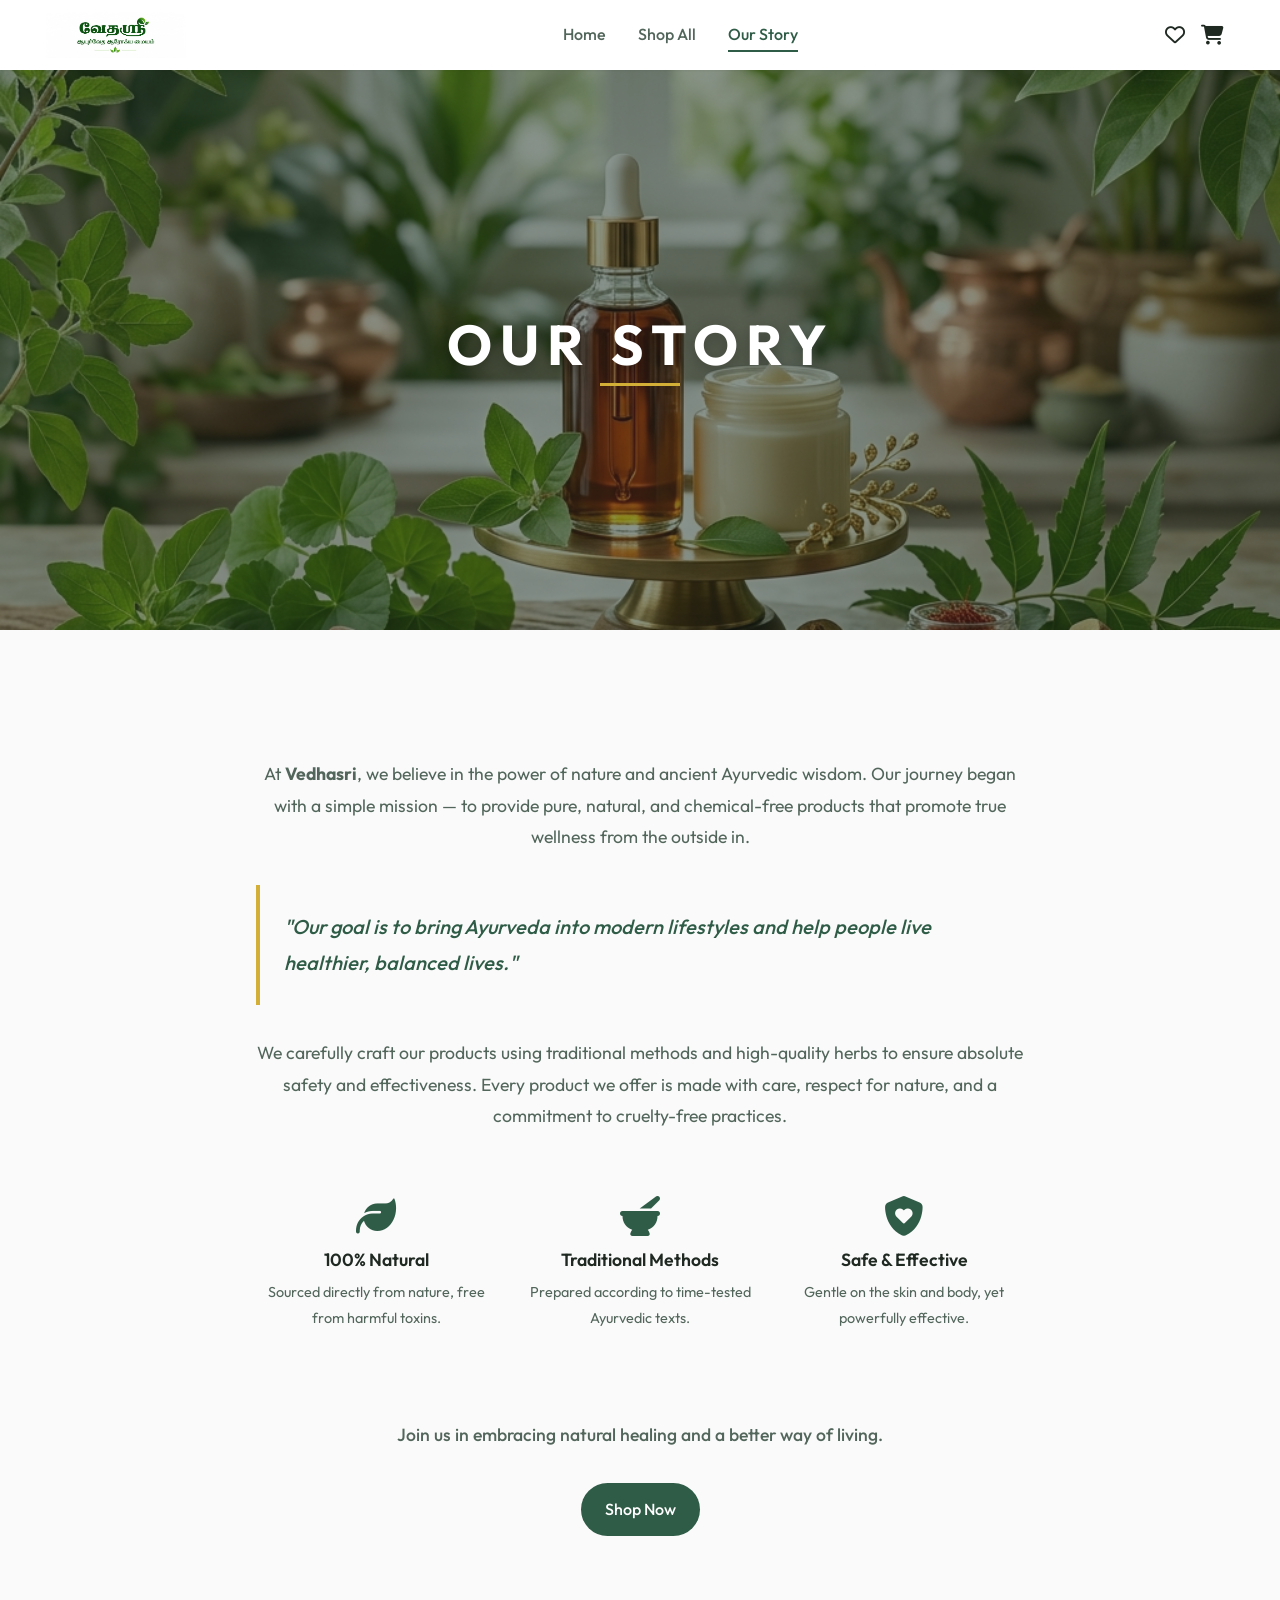
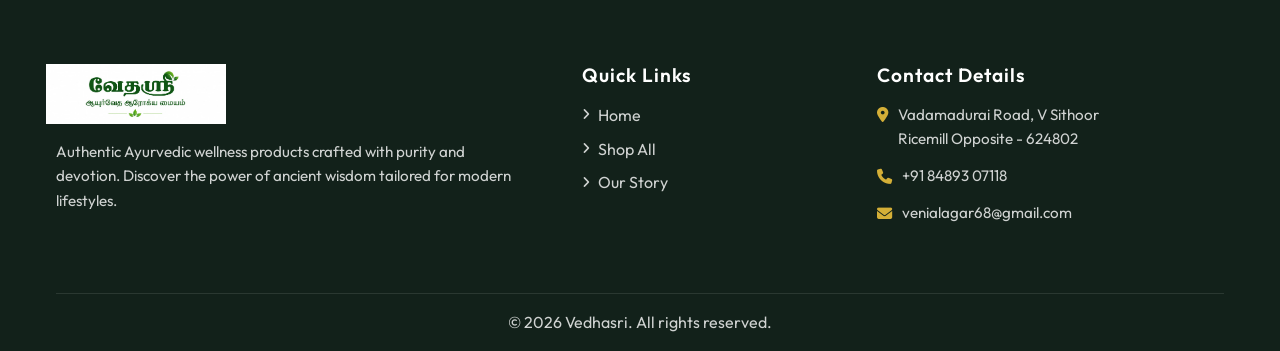
==== about.html @ c095becc "Initial commit - Vedhasri website" ====
<!DOCTYPE html>
<html lang="en">

<head>
    <meta charset="UTF-8">
    <meta name="viewport" content="width=device-width, initial-scale=1.0">
    <title>Our Story | Vedhasri Ayurveda</title>
    <link href="https://fonts.googleapis.com/css2?family=Outfit:wght@300;400;500;600;700&display=swap" rel="stylesheet">
    <link rel="stylesheet" href="https://cdnjs.cloudflare.com/ajax/libs/font-awesome/6.4.0/css/all.min.css">
    <link rel="stylesheet" href="styles.css">
    <style>
        .story-content {
            max-width: 800px;
            margin: 0 auto;
            padding: 0 var(--spacing-md);
            text-align: center;
            line-height: 1.8;
            font-size: 1.1rem;
            color: var(--text-light);
        }

        .story-content p {
            margin-bottom: var(--spacing-lg);
        }

        .story-features {
            display: grid;
            grid-template-columns: repeat(3, 1fr);
            gap: var(--spacing-lg);
            margin: var(--spacing-xxl) 0;
            text-align: center;
        }

        .feature-icon {
            font-size: 2.5rem;
            color: var(--primary-color);
            margin-bottom: var(--spacing-sm);
        }

        .feature-title {
            font-weight: 600;
            color: var(--text-dark);
            margin-bottom: var(--spacing-xs);
        }

        .mission-statement {
            font-size: 1.25rem;
            font-weight: 500;
            color: var(--primary-color);
            font-style: italic;
            margin: var(--spacing-xl) 0;
            padding: var(--spacing-lg);
            border-left: 4px solid var(--secondary-color);
            background-color: var(--background-color);
            text-align: left;
        }

        @media (max-width: 768px) {
            .story-features {
                grid-template-columns: 1fr;
                gap: var(--spacing-md);
            }
        }
    </style>
</head>

<body>

    <!-- Header -->
    <header class="header">
        <div class="container flex justify-between items-center">
            <a href="index.html" class="brand"><img src="assets/images/logo.jpeg" alt="Vedhasri" class="brand-logo"></a>

            <nav class="nav-links">
                <a href="index.html">Home</a>
                <a href="products.html">Shop All</a>
                <a href="about.html" class="active">Our Story</a>
            </nav>

            <div class="header-icons">
                <a href="wishlist.html" class="icon-btn" title="Wishlist">
                    <i class="fa-regular fa-heart"></i>
                    <span class="badge" id="wishlist-count" style="display: none;">0</span>
                </a>
                <a href="cart.html" class="icon-btn" title="Cart">
                    <i class="fa-solid fa-cart-shopping"></i>
                    <span class="badge" id="cart-count">0</span>
                </a>
                <button class="mobile-menu-btn"><i class="fa-solid fa-bars"></i></button>
            </div>
        </div>
    </header>

    <!-- Hero Banner -->
    <section class="hero story-hero-section"
        style="background-image: url('assets/images/hero.png'); margin-bottom: var(--spacing-xxl);">
        <div class="container">
            <div class="story-hero-content">
                <h1 class="story-title">OUR STORY</h1>
                <div class="story-divider"></div>
            </div>
        </div>
    </section>

    <!-- Main Content -->
    <section class="section">
        <div class="container story-content animate-fade-in" style="animation-delay: 0.1s;">

            <p>At <strong>Vedhasri</strong>, we believe in the power of nature and ancient Ayurvedic wisdom. Our journey
                began with a simple mission — to provide pure, natural, and chemical-free products that promote true
                wellness from the outside in.</p>

            <div class="mission-statement">
                "Our goal is to bring Ayurveda into modern lifestyles and help people live healthier, balanced lives."
            </div>

            <p>We carefully craft our products using traditional methods and high-quality herbs to ensure absolute
                safety and effectiveness. Every product we offer is made with care, respect for nature, and a commitment
                to cruelty-free practices.</p>

            <div class="story-features">
                <div>
                    <i class="fa-solid fa-leaf feature-icon"></i>
                    <div class="feature-title">100% Natural</div>
                    <p style="font-size: 0.9rem;">Sourced directly from nature, free from harmful toxins.</p>
                </div>
                <div>
                    <i class="fa-solid fa-mortar-pestle feature-icon"></i>
                    <div class="feature-title">Traditional Methods</div>
                    <p style="font-size: 0.9rem;">Prepared according to time-tested Ayurvedic texts.</p>
                </div>
                <div>
                    <i class="fa-solid fa-shield-heart feature-icon"></i>
                    <div class="feature-title">Safe & Effective</div>
                    <p style="font-size: 0.9rem;">Gentle on the skin and body, yet powerfully effective.</p>
                </div>
            </div>

            <p style="margin-top: var(--spacing-xl); font-weight: 500;">Join us in embracing natural healing and a
                better way of living.</p>

            <div style="margin-top: var(--spacing-xl);">
                <a href="products.html" class="btn btn-primary">Shop Now</a>
            </div>

        </div>
    </section>

    <!-- Footer -->
    <footer class="footer">
        <div class="container">
            <div class="footer-grid">
                <div>
                    <img src="assets/images/logo.jpeg" alt="Vedhasri" class="footer-brand-logo">
                    <p style="font-size: 0.95rem; margin-bottom: var(--spacing-md); line-height: 1.6;">Authentic Ayurvedic wellness products crafted with purity and devotion. Discover the power of ancient wisdom tailored for modern lifestyles.</p>
                </div>
                <div>
                    <h4 style="font-size: 1.2rem; letter-spacing: 1px;">Quick Links</h4>
                    <ul class="footer-links" style="list-style: none; padding: 0;">
                        <li><a href="index.html" style="text-decoration: none; color: inherit; display: flex; align-items: center; gap: 8px;"><i class="fa-solid fa-angle-right" style="font-size: 0.8rem;"></i> Home</a></li>
                        <li><a href="products.html" style="text-decoration: none; color: inherit; display: flex; align-items: center; gap: 8px;"><i class="fa-solid fa-angle-right" style="font-size: 0.8rem;"></i> Shop All</a></li>
                        <li><a href="about.html" style="text-decoration: none; color: inherit; display: flex; align-items: center; gap: 8px;"><i class="fa-solid fa-angle-right" style="font-size: 0.8rem;"></i> Our Story</a></li>
                    </ul>
                </div>
                <div>
                    <h4 style="font-size: 1.2rem; letter-spacing: 1px;">Contact Details</h4>
                    <p style="font-size: 0.95rem; margin-bottom: 0.8rem; display: flex; align-items: flex-start; gap: 10px;">
                        <i class="fa-solid fa-location-dot" style="margin-top: 4px; color: var(--secondary-color);"></i>
                        <span>Vadamadurai Road, V Sithoor<br>Ricemill Opposite - 624802</span>
                    </p>
                    <p style="font-size: 0.95rem; margin-bottom: 0.8rem; display: flex; align-items: center; gap: 10px;">
                        <i class="fa-solid fa-phone" style="color: var(--secondary-color);"></i>
                        <span>+91 84893 07118</span>
                    </p>
                    <p style="font-size: 0.95rem; display: flex; align-items: center; gap: 10px;">
                        <i class="fa-solid fa-envelope" style="color: var(--secondary-color);"></i>
                        <span>venialagar68@gmail.com</span>
                    </p>
                </div>
            </div>
            <div class="footer-bottom">
                <p>&copy; 2026 Vedhasri. All rights reserved.</p>
            </div>
        </div>
    </footer>

    <!-- Scripts -->
    <script src="data.js"></script>
    <script src="app.js"></script>
</body>

</html>
---- styles.css ----
:root {
  /* Color Palette */
  --primary-color: #2F5C47;
  /* Calm Green */
  --primary-light: #4A8C6F;
  --secondary-color: #D4AF37;
  /* Gold / Earthy Tone */
  --background-color: #FAFAFA;
  --surface-color: #FFFFFF;
  --text-dark: #1F2922;
  --text-light: #52665B;
  --border-color: #E2E8F0;

  /* Typography */
  --font-family: 'Outfit', sans-serif;

  /* Spacing */
  --spacing-xs: 0.25rem;
  --spacing-sm: 0.5rem;
  --spacing-md: 1rem;
  --spacing-lg: 1.5rem;
  --spacing-xl: 2rem;
  --spacing-xxl: 4rem;

  /* Radii */
  --radius-sm: 4px;
  --radius-md: 8px;
  --radius-lg: 16px;
  --radius-full: 9999px;

  /* Shadows */
  --shadow-sm: 0 1px 2px 0 rgba(0, 0, 0, 0.05);
  --shadow-md: 0 4px 6px -1px rgba(0, 0, 0, 0.1), 0 2px 4px -1px rgba(0, 0, 0, 0.06);
  --shadow-lg: 0 10px 15px -3px rgba(0, 0, 0, 0.1), 0 4px 6px -2px rgba(0, 0, 0, 0.05);
}

* {
  margin: 0;
  padding: 0;
  box-sizing: border-box;
}

body {
  font-family: var(--font-family);
  background-color: var(--background-color);
  color: var(--text-dark);
  line-height: 1.6;
  padding-top: 70px;
  overflow-x: hidden;
}

a {
  text-decoration: none;
  color: inherit;
}

ul {
  list-style: none;
}

img {
  max-width: 100%;
  height: auto;
  display: block;
}

/* Typography Classes */
h1,
h2,
h3,
h4 {
  font-weight: 600;
  line-height: 1.2;
}

h1 {
  font-size: 2.5rem;
}

h2 {
  font-size: 2rem;
}

h3 {
  font-size: 1.5rem;
}

/* Layout Utilities */
.container {
  width: 100%;
  max-width: 1200px;
  margin: 0 auto;
  padding: 0 var(--spacing-md);
}

.flex {
  display: flex;
}

.flex-col {
  flex-direction: column;
}

.items-center {
  align-items: center;
}

.justify-between {
  justify-content: space-between;
}

.justify-center {
  justify-content: center;
}

.gap-sm {
  gap: var(--spacing-sm);
}

.gap-md {
  gap: var(--spacing-md);
}

.gap-lg {
  gap: var(--spacing-lg);
}

.grid {
  display: grid;
}

.grid-cols-2 {
  grid-template-columns: repeat(2, 1fr);
}

.grid-cols-3 {
  grid-template-columns: repeat(3, 1fr);
}

.grid-cols-4 {
  grid-template-columns: repeat(4, 1fr);
}

/* Buttons */
.btn {
  display: inline-flex;
  align-items: center;
  justify-content: center;
  padding: 0.75rem 1.5rem;
  border-radius: var(--radius-full);
  font-weight: 500;
  cursor: pointer;
  transition: all 0.3s ease;
  border: none;
  font-family: var(--font-family);
  font-size: 1rem;
}

.btn-primary {
  background-color: var(--primary-color);
  color: white;
}

.btn-primary:hover {
  background-color: var(--primary-light);
  transform: translateY(-2px);
  box-shadow: var(--shadow-md);
}

.btn-outline {
  background-color: white;
  color: var(--primary-color);
  border: 1px solid var(--primary-color);
}

.btn-outline:hover {
  background-color: var(--primary-color);
  color: white;
}

/* Header & Nav */
.header {
  background-color: var(--surface-color);
  box-shadow: var(--shadow-sm);
  position: fixed;
  top: 0;
  left: 0;
  width: 100%;
  z-index: 50;
  padding: 0;
  height: 70px;
}

.header .container {
  height: 100%;
}

.brand {
  font-size: 1.5rem;
  font-weight: 700;
  color: var(--primary-color);
  letter-spacing: 1px;
}

.nav-links {
  display: flex;
  gap: var(--spacing-xl);
}

.nav-links a {
  font-weight: 500;
  color: var(--text-light);
  transition: color 0.3s ease;
  position: relative;
}

.nav-links a:hover,
.nav-links a.active {
  color: var(--primary-color);
}

.nav-links a::after {
  content: '';
  position: absolute;
  width: 0;
  height: 2px;
  background-color: var(--primary-color);
  bottom: -4px;
  left: 0;
  transition: width 0.3s ease;
}

.nav-links a:hover::after,
.nav-links a.active::after {
  width: 100%;
}

.header-icons {
  display: flex;
  gap: var(--spacing-md);
  align-items: center;
}

.icon-btn {
  background: none;
  border: none;
  font-size: 1.25rem;
  color: var(--text-dark);
  cursor: pointer;
  position: relative;
  transition: color 0.3s ease;
}

.icon-btn:hover {
  color: var(--primary-color);
}

.badge {
  position: absolute;
  top: -8px;
  right: -8px;
  background-color: var(--primary-color);
  color: white;
  font-size: 0.75rem;
  width: 18px;
  height: 18px;
  display: flex;
  align-items: center;
  justify-content: center;
  border-radius: 50%;
  font-weight: bold;
}

/* Mobile Menu Toggle */
.mobile-menu-btn {
  display: none;
  background: none;
  border: none;
  font-size: 1.5rem;
  cursor: pointer;
  color: var(--text-dark);
}

.hero {
  position: relative;
  width: 100%;
  aspect-ratio: 16 / 7; /* Adjusts height dynamically to match standard hero image ratio perfectly */
  min-height: 400px;
  display: flex;
  align-items: center;
  background-size: cover; /* Fills the container evenly without side gaps */
  background-position: center; /* Centers perfectly */
  background-repeat: no-repeat;
  color: white;
}

.hero::before {
  content: '';
  position: absolute;
  top: 0;
  left: 0;
  right: 0;
  bottom: 0;
  background: linear-gradient(to right, rgba(20, 40, 30, 0.8), rgba(20, 40, 30, 0.2));
  z-index: 1;
}

.hero-content {
  position: relative;
  z-index: 2;
  max-width: 600px;
}

.hero h1 {
  font-size: 3.5rem;
  margin-bottom: var(--spacing-sm);
  line-height: 1.1;
}

.hero p {
  font-size: 1.25rem;
  margin-bottom: var(--spacing-xl);
  opacity: 0.9;
}

/* Our Story Hero Enhancements */
.story-hero-section::before {
  background: rgba(20, 40, 30, 0.5); /* Replaces left-gradient with elegant full overlay */
}

.story-hero-content {
  position: relative;
  z-index: 2;
  display: flex;
  flex-direction: column;
  align-items: center;
  justify-content: center;
  text-align: center;
  margin: 0 auto;
}

.story-title {
  font-size: 4rem;
  font-weight: 700;
  letter-spacing: 8px; /* Elegant typography spacing */
  text-transform: uppercase;
  margin-bottom: var(--spacing-md);
  text-shadow: 0 4px 15px rgba(0, 0, 0, 0.3); /* Premium subtle shadow */
  animation: slideUpFade 1s ease-out forwards;
}

.story-divider {
  height: 3px;
  background-color: var(--secondary-color);
  animation: expandWidth 0.8s ease-out 0.4s forwards;
  width: 0;
}

@keyframes slideUpFade {
  from {
    opacity: 0;
    transform: translateY(30px);
  }
  to {
    opacity: 1;
    transform: translateY(0);
  }
}

@keyframes expandWidth {
  from { width: 0; }
  to { width: 80px; }
}

/* Sections */
.section {
  padding: var(--spacing-xxl) 0;
}

.section-title {
  text-align: center;
  margin-bottom: var(--spacing-xl);
}

.section-title h2 {
  display: inline-block;
  position: relative;
}

.section-title h2::after {
  content: '';
  position: absolute;
  width: 50px;
  height: 3px;
  background-color: var(--secondary-color);
  bottom: -10px;
  left: 50%;
  transform: translateX(-50%);
}

/* Product Card */
.product-card {
  background: var(--surface-color);
  border-radius: var(--radius-lg);
  overflow: hidden;
  box-shadow: var(--shadow-sm);
  transition: transform 0.3s ease, box-shadow 0.3s ease;
  position: relative;
  display: flex;
  flex-direction: column;
}

.product-card:hover {
  transform: translateY(-5px);
  box-shadow: var(--shadow-lg);
}

.product-image-wrap {
  position: relative;
  padding-top: 100%;
  /* 1:1 Aspect ratio */
  overflow: hidden;
  background-color: #F0F4F2;
}

.product-image-wrap img {
  position: absolute;
  top: 0;
  left: 0;
  width: 100%;
  height: 100%;
  object-fit: cover;
  transition: transform 0.5s ease;
}

.product-card:hover .product-image-wrap img {
  transform: scale(1.05);
}

.wishlist-btn {
  position: absolute;
  top: var(--spacing-md);
  right: var(--spacing-md);
  background: white;
  border: none;
  width: 40px;
  height: 40px;
  border-radius: 50%;
  display: flex;
  align-items: center;
  justify-content: center;
  box-shadow: var(--shadow-md);
  cursor: pointer;
  z-index: 2;
  color: #ccc;
  transition: color 0.3s, transform 0.2s;
}

.wishlist-btn:hover {
  transform: scale(1.1);
}

.wishlist-btn.active {
  color: #ff4757;
}

.product-info {
  padding: var(--spacing-md);
  flex-grow: 1;
  display: flex;
  flex-direction: column;
}

.product-category {
  font-size: 0.85rem;
  color: var(--text-light);
  text-transform: uppercase;
  letter-spacing: 1px;
  margin-bottom: var(--spacing-xs);
}

.product-title {
  font-size: 1.1rem;
  font-weight: 600;
  margin-bottom: var(--spacing-xs);
  color: var(--text-dark);
}

.product-price {
  font-weight: 700;
  color: var(--primary-color);
  font-size: 1.25rem;
  margin-bottom: var(--spacing-md);
  margin-top: auto;
}

.product-actions {
  display: flex;
  gap: var(--spacing-sm);
}

.product-actions .btn {
  flex: 1;
  padding: 0.5rem;
  font-size: 0.9rem;
}

/* Category Cards */
.category-card {
  position: relative;
  border-radius: var(--radius-lg);
  overflow: hidden;
  height: 250px;
  cursor: pointer;
  background-color: white;
}

.category-card img {
  width: 100%;
  height: 100%;
  object-fit: contain;
  object-position: center;
  transition: transform 0.5s ease;
}

.category-card:hover img {
  transform: scale(1.05);
}

.category-content {
  position: absolute;
  inset: 0;
  background: linear-gradient(to top, rgba(0, 0, 0, 0.7), transparent);
  display: flex;
  align-items: flex-end;
  padding: var(--spacing-lg);
}

.category-content h3 {
  color: white;
  margin: 0;
}

/* Footer */
.footer {
  background-color: #12211A;
  color: rgba(255, 255, 255, 0.8);
  padding: var(--spacing-xxl) 0 var(--spacing-md);
}

.footer-grid {
  display: grid;
  grid-template-columns: 2fr 1fr 1.5fr;
  gap: var(--spacing-xxl);
  margin-bottom: var(--spacing-xxl);
}

.footer-brand {
  color: white;
  font-size: 1.5rem;
  font-weight: 700;
  margin-bottom: var(--spacing-md);
  display: block;
}

.footer h4 {
  color: white;
  margin-bottom: var(--spacing-md);
}

.footer-links li {
  margin-bottom: var(--spacing-sm);
}

.footer-links a:hover {
  color: var(--secondary-color);
}

.footer-bottom {
  text-align: center;
  padding-top: var(--spacing-md);
  border-top: 1px solid rgba(255, 255, 255, 0.1);
}

/* Product Detail Page */
.product-detail-grid {
  display: grid;
  grid-template-columns: 1fr 1fr;
  gap: var(--spacing-xxl);
}

.product-gallery {
  border-radius: var(--radius-lg);
  overflow: hidden;
  background-color: #F0F4F2;
}

.product-gallery img {
  width: 100%;
  height: auto;
  object-fit: cover;
}

.product-meta h1 {
  margin-bottom: var(--spacing-sm);
}

.product-meta .price {
  font-size: 2rem;
  color: var(--primary-color);
  font-weight: 700;
  margin-bottom: var(--spacing-lg);
}

.product-description {
  margin-bottom: var(--spacing-lg);
  color: var(--text-light);
}

/* Cart Page */
.cart-layout {
  display: grid;
  grid-template-columns: 2fr 1fr;
  gap: var(--spacing-xl);
}

.cart-items {
  background: var(--surface-color);
  border-radius: var(--radius-lg);
  padding: var(--spacing-lg);
  box-shadow: var(--shadow-sm);
}

.cart-item {
  display: flex;
  align-items: center;
  gap: var(--spacing-md);
  padding: var(--spacing-md) 0;
  border-bottom: 1px solid var(--border-color);
}

.cart-item:last-child {
  border-bottom: none;
}

.cart-item-img {
  width: 80px;
  height: 80px;
  border-radius: var(--radius-md);
  object-fit: cover;
}

.cart-item-info {
  flex: 1;
}

.cart-item-info h4 {
  margin-bottom: var(--spacing-xs);
}

.cart-item-price {
  color: var(--primary-color);
  font-weight: 600;
}

.quantity-control {
  display: flex;
  align-items: center;
  gap: var(--spacing-sm);
  background: var(--background-color);
  border-radius: var(--radius-full);
  padding: 0.25rem 0.5rem;
}

.quantity-btn {
  background: none;
  border: none;
  cursor: pointer;
  font-size: 1.2rem;
  width: 24px;
  height: 24px;
  display: flex;
  align-items: center;
  justify-content: center;
  color: var(--text-dark);
}

.remove-btn {
  color: #ff4757;
  background: none;
  border: none;
  cursor: pointer;
  font-size: 1.25rem;
  padding: var(--spacing-sm);
}

.checkout-panel {
  background: var(--surface-color);
  border-radius: var(--radius-lg);
  padding: var(--spacing-lg);
  box-shadow: var(--shadow-sm);
  height: fit-content;
}

.order-summary {
  margin-bottom: var(--spacing-lg);
  padding-bottom: var(--spacing-lg);
  border-bottom: 1px solid var(--border-color);
}

.summary-row {
  display: flex;
  justify-content: space-between;
  margin-bottom: var(--spacing-sm);
}

.summary-row.total {
  font-size: 1.25rem;
  font-weight: 700;
  color: var(--primary-color);
  margin-top: var(--spacing-sm);
  padding-top: var(--spacing-sm);
  border-top: 1px dashed var(--border-color);
}

.form-group {
  margin-bottom: var(--spacing-md);
}

.form-group label {
  display: block;
  margin-bottom: var(--spacing-xs);
  font-weight: 500;
  font-size: 0.9rem;
}

.form-control {
  width: 100%;
  padding: 0.75rem;
  border: 1px solid var(--border-color);
  border-radius: var(--radius-md);
  font-family: inherit;
  font-size: 1rem;
  transition: border-color 0.3s;
}

.form-control:focus {
  outline: none;
  border-color: var(--primary-color);
}

.error-message {
  color: #ff4757;
  font-size: 0.8rem;
  margin-top: 4px;
  display: none;
}

/* Animations */
@keyframes fadeIn {
  from {
    opacity: 0;
    transform: translateY(10px);
  }

  to {
    opacity: 1;
    transform: translateY(0);
  }
}

.animate-fade-in {
  animation: fadeIn 0.5s ease forwards;
}

/* Responsive */
@media (max-width: 1024px) {
  .hero h1 {
    font-size: 3rem;
  }

  .grid-cols-4 {
    grid-template-columns: repeat(3, 1fr);
  }

  .product-detail-grid {
    gap: var(--spacing-xl);
  }
}

@media (max-width: 768px) {
  .nav-links {
    position: absolute;
    top: 100%;
    left: 0;
    right: 0;
    background: var(--surface-color);
    flex-direction: column;
    padding: var(--spacing-lg);
    box-shadow: var(--shadow-md);
    clip-path: polygon(0 0, 100% 0, 100% 0, 0 0);
    transition: clip-path 0.3s ease;
    gap: var(--spacing-md);
  }

  .nav-links.active {
    clip-path: polygon(0 0, 100% 0, 100% 100%, 0 100%);
  }

  .mobile-menu-btn {
    display: block;
  }

  .grid-cols-3,
  .grid-cols-4 {
    grid-template-columns: repeat(2, 1fr);
  }

  .footer-grid {
    grid-template-columns: repeat(2, 1fr);
  }

  .hero h1 {
    font-size: 2.5rem;
  }
  
  .story-title {
    font-size: 2.5rem;
    letter-spacing: 4px;
  }

  .product-detail-grid,
  .cart-layout {
    grid-template-columns: 1fr;
  }
}

@media (max-width: 480px) {
  .grid-cols-2 {
    grid-template-columns: 1fr;
  }

  .footer-grid {
    grid-template-columns: 1fr;
  }

  .hero h1 {
    font-size: 2rem;
  }

  .hero {
    height: auto;
    padding: var(--spacing-xxl) 0;
  }

  .cart-item {
    flex-direction: column;
    align-items: flex-start;
  }

  .brand-logo {
    height: 50px;
    margin-left: -5px;
  }

  .footer-brand-logo {
    height: 45px;
    margin-left: -5px;
  }
}

/* Filter Bar */
.filter-bar {
  display: flex;
  gap: var(--spacing-md);
  margin-bottom: var(--spacing-xl);
  flex-wrap: wrap;
  justify-content: center;
}

.filter-btn {
  padding: 0.5rem 1.5rem;
  border-radius: var(--radius-full);
  border: 1px solid var(--border-color);
  background: white;
  cursor: pointer;
  transition: all 0.3s;
  font-family: inherit;
}

.filter-btn.active,
.filter-btn:hover {
  background: var(--primary-color);
  color: white;
  border-color: var(--primary-color);
}

.search-container {
  max-width: 400px;
  margin: 0 auto var(--spacing-xl);
  position: relative;
}

.search-input {
  width: 100%;
  padding: 0.75rem 1rem 0.75rem 2.5rem;
  border-radius: var(--radius-full);
  border: 1px solid var(--border-color);
  font-family: inherit;
}

.search-icon {
  position: absolute;
  left: 1rem;
  top: 50%;
  transform: translateY(-50%);
  color: var(--text-light);
}

/* Empty State */
.empty-state {
  text-align: center;
  padding: var(--spacing-xxl);
  color: var(--text-light);
}

.empty-state i {
  font-size: 3rem;
  margin-bottom: var(--spacing-md);
  color: var(--border-color);
}

/* Modal popup */
.modal-overlay {
  position: fixed;
  top: 0;
  left: 0;
  right: 0;
  bottom: 0;
  background: rgba(0, 0, 0, 0.5);
  display: none;
  align-items: center;
  justify-content: center;
  z-index: 1000;
}

.modal-overlay.active {
  display: flex;
}

.modal-content {
  background: var(--surface-color);
  padding: var(--spacing-xl);
  border-radius: var(--radius-lg);
  width: 90%;
  max-width: 500px;
  box-shadow: var(--shadow-lg);
  max-height: 90vh;
  overflow-y: auto;
}

.modal-close {
  background: none;
  border: none;
  font-size: 1.5rem;
  float: right;
  cursor: pointer;
  color: var(--text-dark);
}

/* Reviews */
.reviews-section {
  margin-top: var(--spacing-xxl);
  border-top: 1px solid var(--border-color);
  padding-top: var(--spacing-xl);
}

.review-card {
  background: var(--background-color);
  padding: var(--spacing-md);
  border-radius: var(--radius-md);
  margin-bottom: var(--spacing-md);
}

.review-stars {
  color: #f1c40f;
  margin-bottom: var(--spacing-xs);
  font-size: 0.9rem;
}

.review-author {
  font-weight: 600;
  font-size: 0.9rem;
  margin-bottom: var(--spacing-xs);
}

.review-text {
  color: var(--text-light);
  font-size: 0.9rem;
}

/* Trust Badges */
.trust-badges {
  display: flex;
  gap: var(--spacing-md);
  margin-top: var(--spacing-lg);
  padding-top: var(--spacing-lg);
  border-top: 1px dashed var(--border-color);
  flex-wrap: wrap;
}

.trust-badge {
  display: flex;
  align-items: center;
  gap: var(--spacing-xs);
  font-size: 0.85rem;
  color: var(--text-light);
}

.trust-badge i {
  color: var(--primary-color);
  font-size: 1.1rem;
}

.review-form-container {
  background: var(--surface-color);
  padding: var(--spacing-lg);
  border-radius: var(--radius-lg);
  box-shadow: var(--shadow-sm);
  border: 1px solid var(--border-color);
}

/* Toast Notification */
#toast-container {
  position: fixed;
  bottom: var(--spacing-xl);
  right: var(--spacing-xl);
  z-index: 1050;
  display: flex;
  flex-direction: column;
  gap: var(--spacing-sm);
  pointer-events: none;
}

.toast {
  background-color: var(--text-dark);
  color: white;
  padding: var(--spacing-md) var(--spacing-lg);
  border-radius: var(--radius-md);
  box-shadow: var(--shadow-md);
  font-size: 0.95rem;
  opacity: 0;
  transform: translateY(20px);
  transition: opacity 0.3s ease, transform 0.3s ease;
}

.toast.show {
  opacity: 1;
  transform: translateY(0);
}

/* Brand Logo */
.brand-logo {
  height: 50px;
  width: auto;
  display: block;
  object-fit: contain;
  margin-left: -10px;
}

/* Footer Brand Logo */
.footer-brand-logo {
  height: 60px;
  width: auto;
  display: block;
  object-fit: contain;
  margin-bottom: var(--spacing-md);
  margin-left: -10px;
}
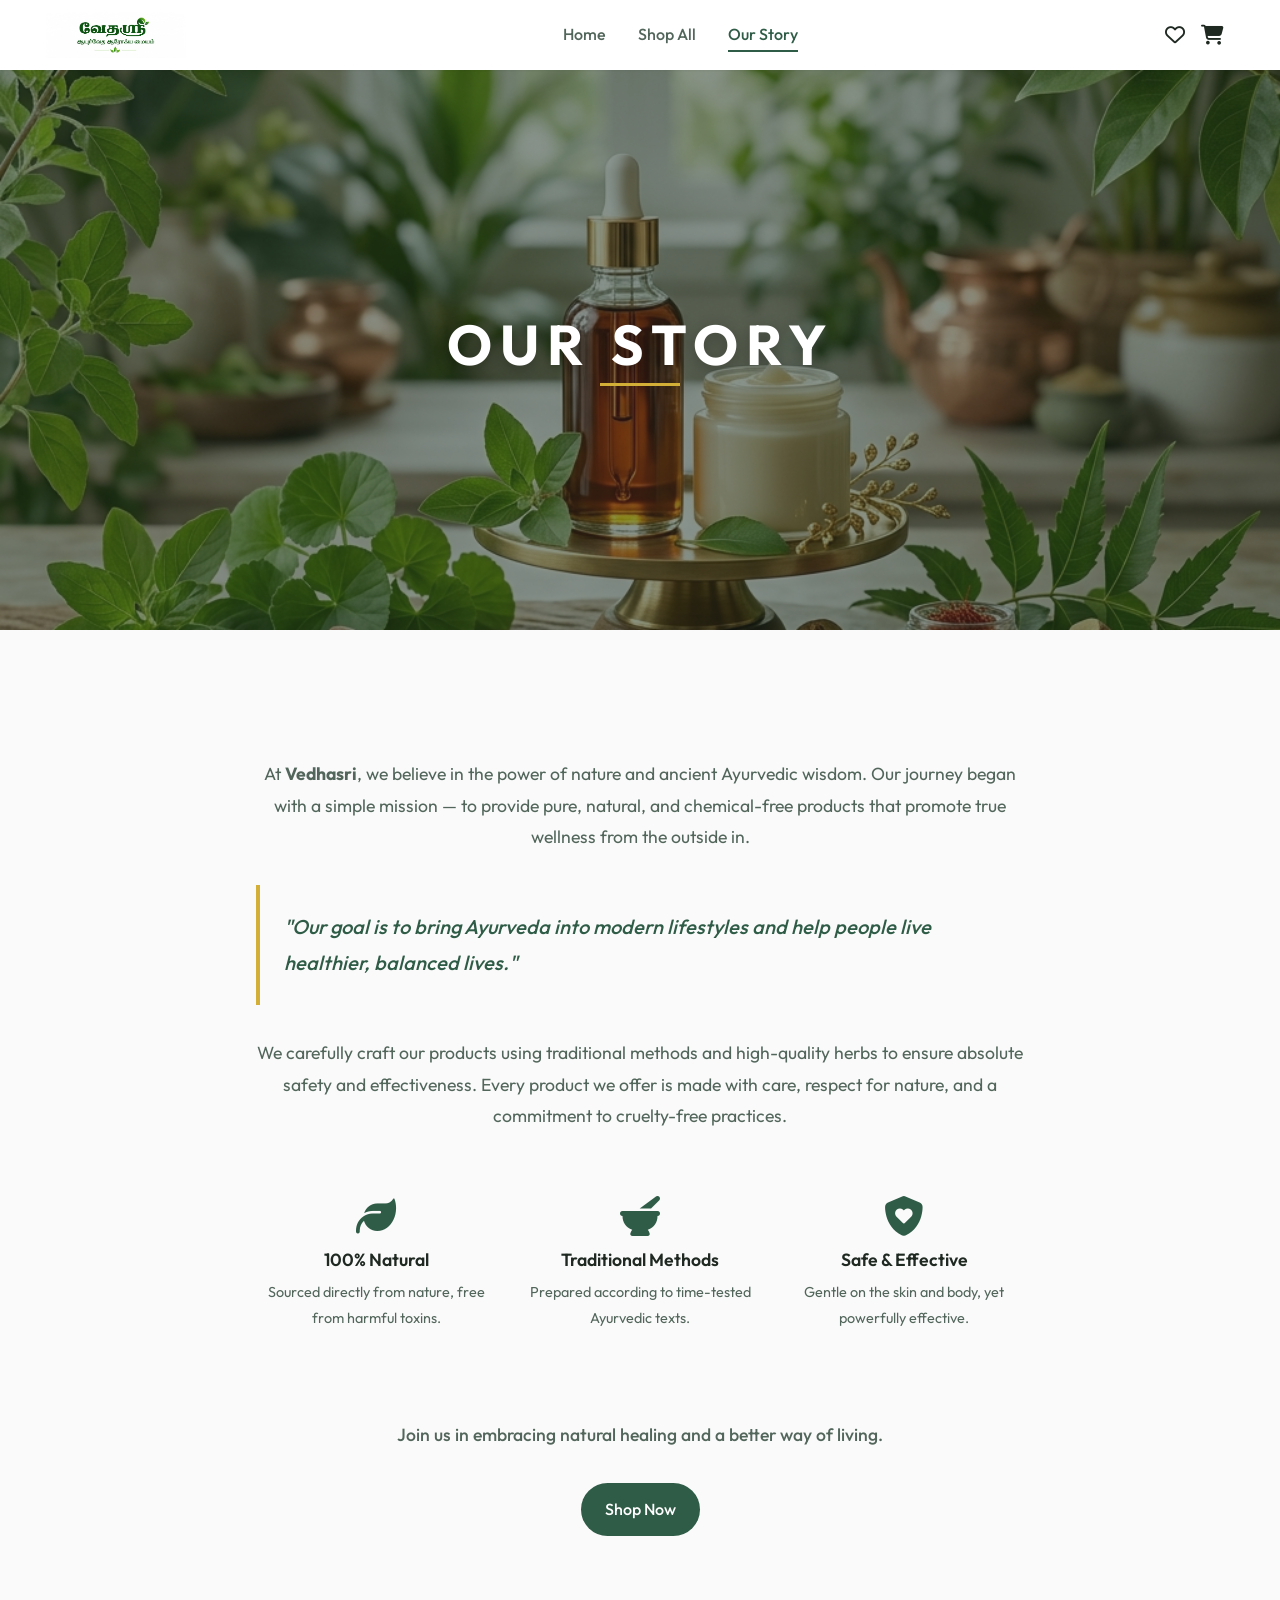
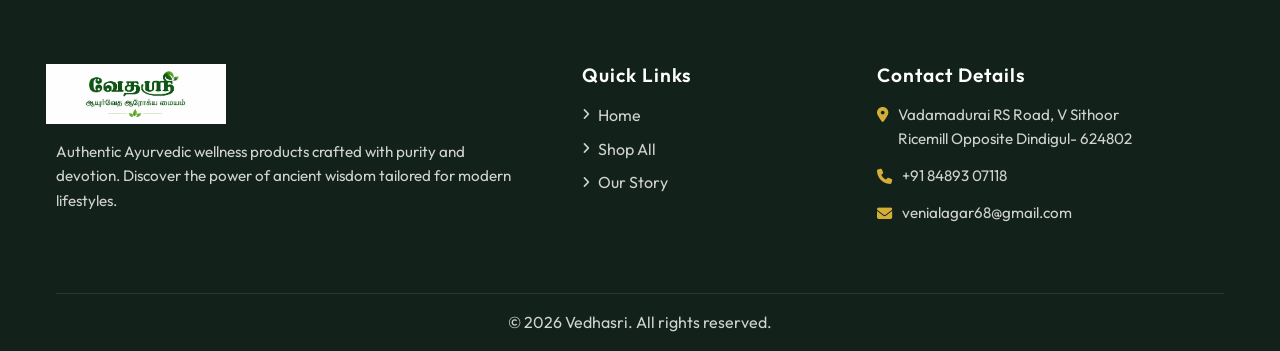
==== commit e8f984af: "update" ====
--- a/about.html
+++ b/about.html
@@ -152,23 +152,33 @@
             <div class="footer-grid">
                 <div>
                     <img src="assets/images/logo.jpeg" alt="Vedhasri" class="footer-brand-logo">
-                    <p style="font-size: 0.95rem; margin-bottom: var(--spacing-md); line-height: 1.6;">Authentic Ayurvedic wellness products crafted with purity and devotion. Discover the power of ancient wisdom tailored for modern lifestyles.</p>
+                    <p style="font-size: 0.95rem; margin-bottom: var(--spacing-md); line-height: 1.6;">Authentic
+                        Ayurvedic wellness products crafted with purity and devotion. Discover the power of ancient
+                        wisdom tailored for modern lifestyles.</p>
                 </div>
                 <div>
                     <h4 style="font-size: 1.2rem; letter-spacing: 1px;">Quick Links</h4>
                     <ul class="footer-links" style="list-style: none; padding: 0;">
-                        <li><a href="index.html" style="text-decoration: none; color: inherit; display: flex; align-items: center; gap: 8px;"><i class="fa-solid fa-angle-right" style="font-size: 0.8rem;"></i> Home</a></li>
-                        <li><a href="products.html" style="text-decoration: none; color: inherit; display: flex; align-items: center; gap: 8px;"><i class="fa-solid fa-angle-right" style="font-size: 0.8rem;"></i> Shop All</a></li>
-                        <li><a href="about.html" style="text-decoration: none; color: inherit; display: flex; align-items: center; gap: 8px;"><i class="fa-solid fa-angle-right" style="font-size: 0.8rem;"></i> Our Story</a></li>
+                        <li><a href="index.html"
+                                style="text-decoration: none; color: inherit; display: flex; align-items: center; gap: 8px;"><i
+                                    class="fa-solid fa-angle-right" style="font-size: 0.8rem;"></i> Home</a></li>
+                        <li><a href="products.html"
+                                style="text-decoration: none; color: inherit; display: flex; align-items: center; gap: 8px;"><i
+                                    class="fa-solid fa-angle-right" style="font-size: 0.8rem;"></i> Shop All</a></li>
+                        <li><a href="about.html"
+                                style="text-decoration: none; color: inherit; display: flex; align-items: center; gap: 8px;"><i
+                                    class="fa-solid fa-angle-right" style="font-size: 0.8rem;"></i> Our Story</a></li>
                     </ul>
                 </div>
                 <div>
                     <h4 style="font-size: 1.2rem; letter-spacing: 1px;">Contact Details</h4>
-                    <p style="font-size: 0.95rem; margin-bottom: 0.8rem; display: flex; align-items: flex-start; gap: 10px;">
+                    <p
+                        style="font-size: 0.95rem; margin-bottom: 0.8rem; display: flex; align-items: flex-start; gap: 10px;">
                         <i class="fa-solid fa-location-dot" style="margin-top: 4px; color: var(--secondary-color);"></i>
-                        <span>Vadamadurai Road, V Sithoor<br>Ricemill Opposite - 624802</span>
+                        <span>Vadamadurai RS Road, V Sithoor<br>Ricemill Opposite Dindigul- 624802</span>
                     </p>
-                    <p style="font-size: 0.95rem; margin-bottom: 0.8rem; display: flex; align-items: center; gap: 10px;">
+                    <p
+                        style="font-size: 0.95rem; margin-bottom: 0.8rem; display: flex; align-items: center; gap: 10px;">
                         <i class="fa-solid fa-phone" style="color: var(--secondary-color);"></i>
                         <span>+91 84893 07118</span>
                     </p>
--- a/styles.css
+++ b/styles.css
@@ -484,6 +484,10 @@
   font-weight: 600;
   margin-bottom: var(--spacing-xs);
   color: var(--text-dark);
+  display: block;
+  line-height: 1.4;
+  white-space: normal;
+  overflow: visible;
 }
 
 .product-price {
@@ -539,6 +543,77 @@
 .category-content h3 {
   color: white;
   margin: 0;
+}
+
+/* Brand Cards v2 */
+.brand-grid-v2 {
+  display: grid;
+  grid-template-columns: repeat(2, 1fr);
+  gap: var(--spacing-lg);
+  max-width: 1000px;
+  margin: 0 auto;
+}
+
+.brand-card-v2 {
+  aspect-ratio: 16 / 9;
+  border-radius: 20px;
+  display: flex;
+  align-items: center;
+  justify-content: center;
+  text-decoration: none;
+  transition: all 0.3s ease;
+  position: relative;
+  overflow: hidden;
+  box-shadow: 0 4px 15px rgba(0, 0, 0, 0.05);
+}
+
+.brand-card-v2:hover {
+  transform: translateY(-8px);
+  box-shadow: 0 12px 25px rgba(0, 0, 0, 0.1);
+}
+
+.brand-logo-container {
+  display: flex;
+  align-items: center;
+  justify-content: center;
+  width: 100%;
+  height: 100%;
+  padding: var(--spacing-lg);
+}
+
+.brand-logo-container img {
+  max-width: 85%;
+  max-height: 80%;
+  width: auto;
+  height: auto;
+  object-fit: contain;
+  transition: transform 0.3s ease;
+}
+
+.brand-card-v2:hover .brand-logo-container img {
+  transform: scale(1.05);
+}
+
+/* Brand Specific Colors */
+.brand-elements { background-color: #FFF0F0; } /* Soft Pink */
+.brand-onon { background-color: #F0F4FF; } /* Soft Blue */
+.brand-indiagro { background-color: #F0FFF4; } /* Soft Green */
+.brand-neustar { background-color: #FFF7ED; } /* Soft Orange */
+.brand-mihome { background-color: #EFF6FF; } /* Soft Light Blue */
+.brand-aahar { background-color: #F0F9FF; } /* Soft Cyan */
+
+@media (max-width: 1024px) {
+  .brand-grid-v2 {
+    max-width: 100%;
+    gap: var(--spacing-md);
+  }
+}
+
+@media (max-width: 768px) {
+  .brand-grid-v2 {
+    grid-template-columns: repeat(2, 1fr);
+    gap: 12px;
+  }
 }
 
 /* Footer */
